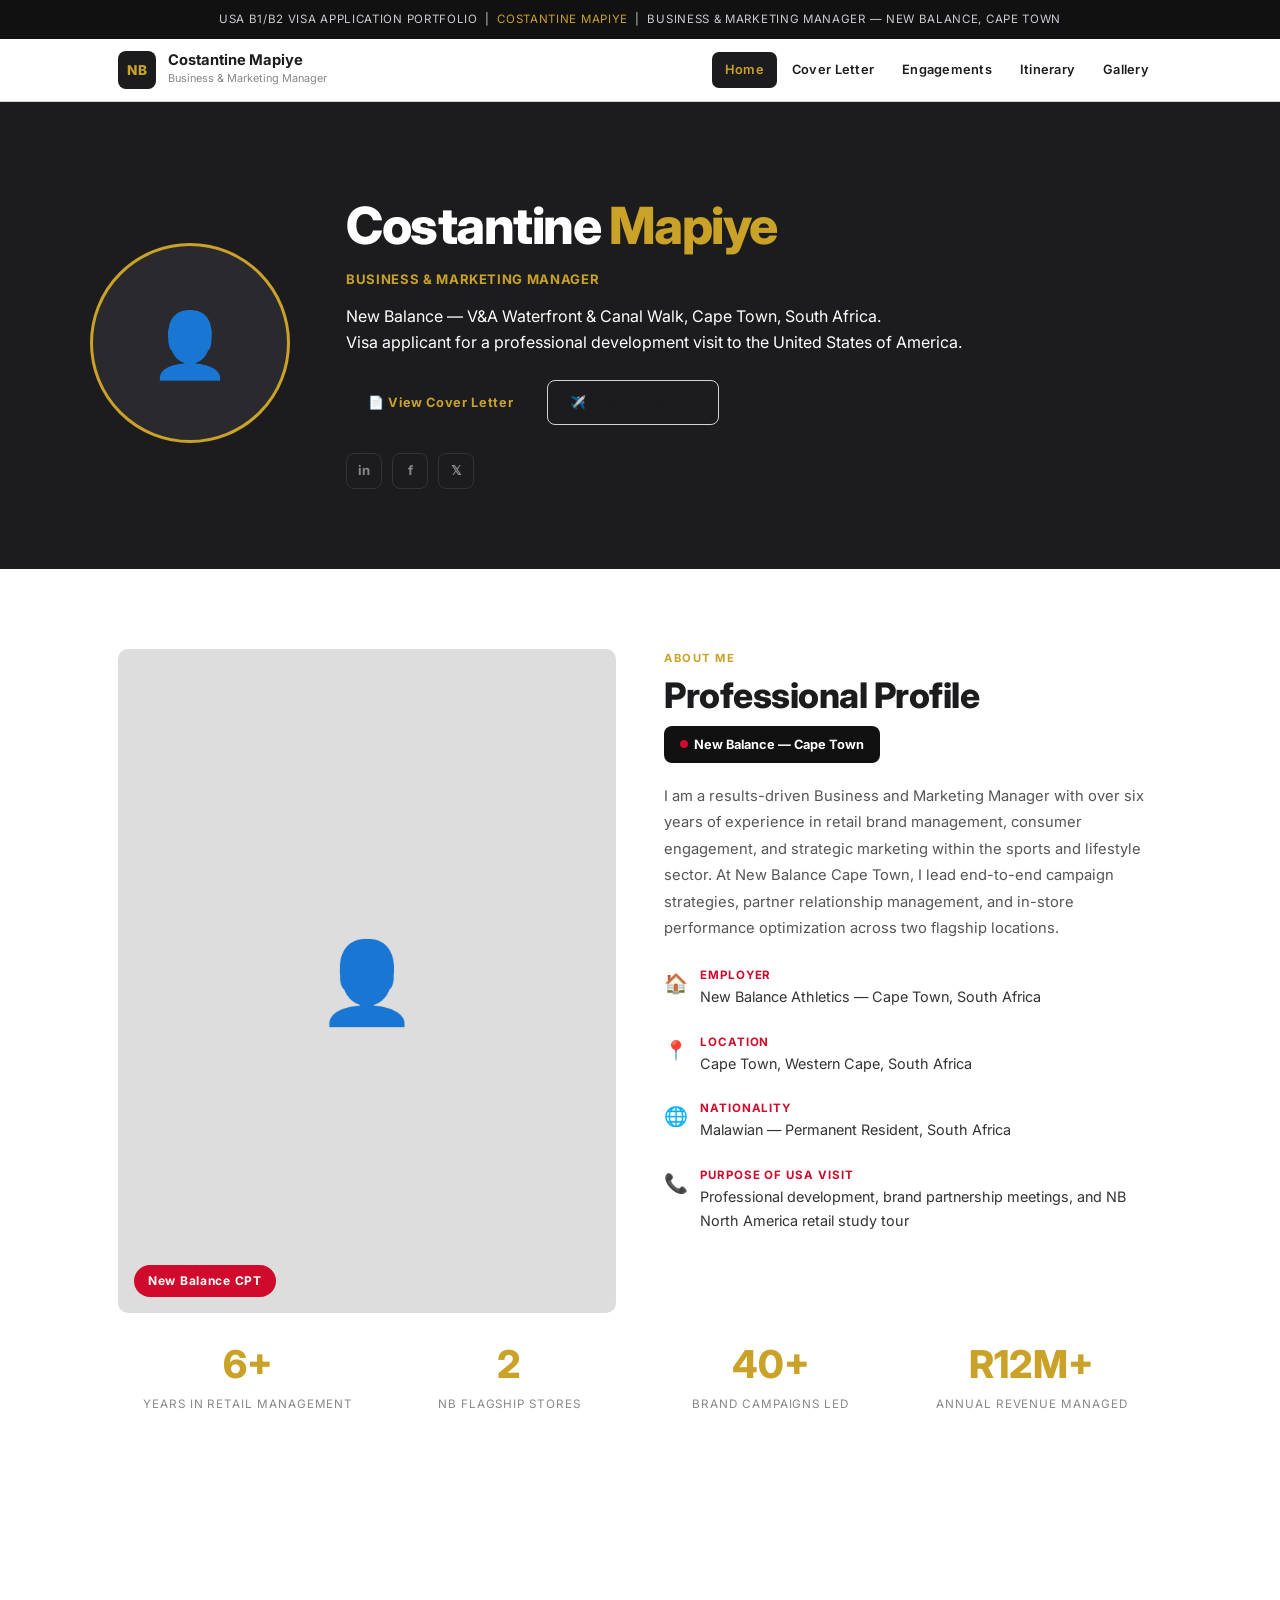
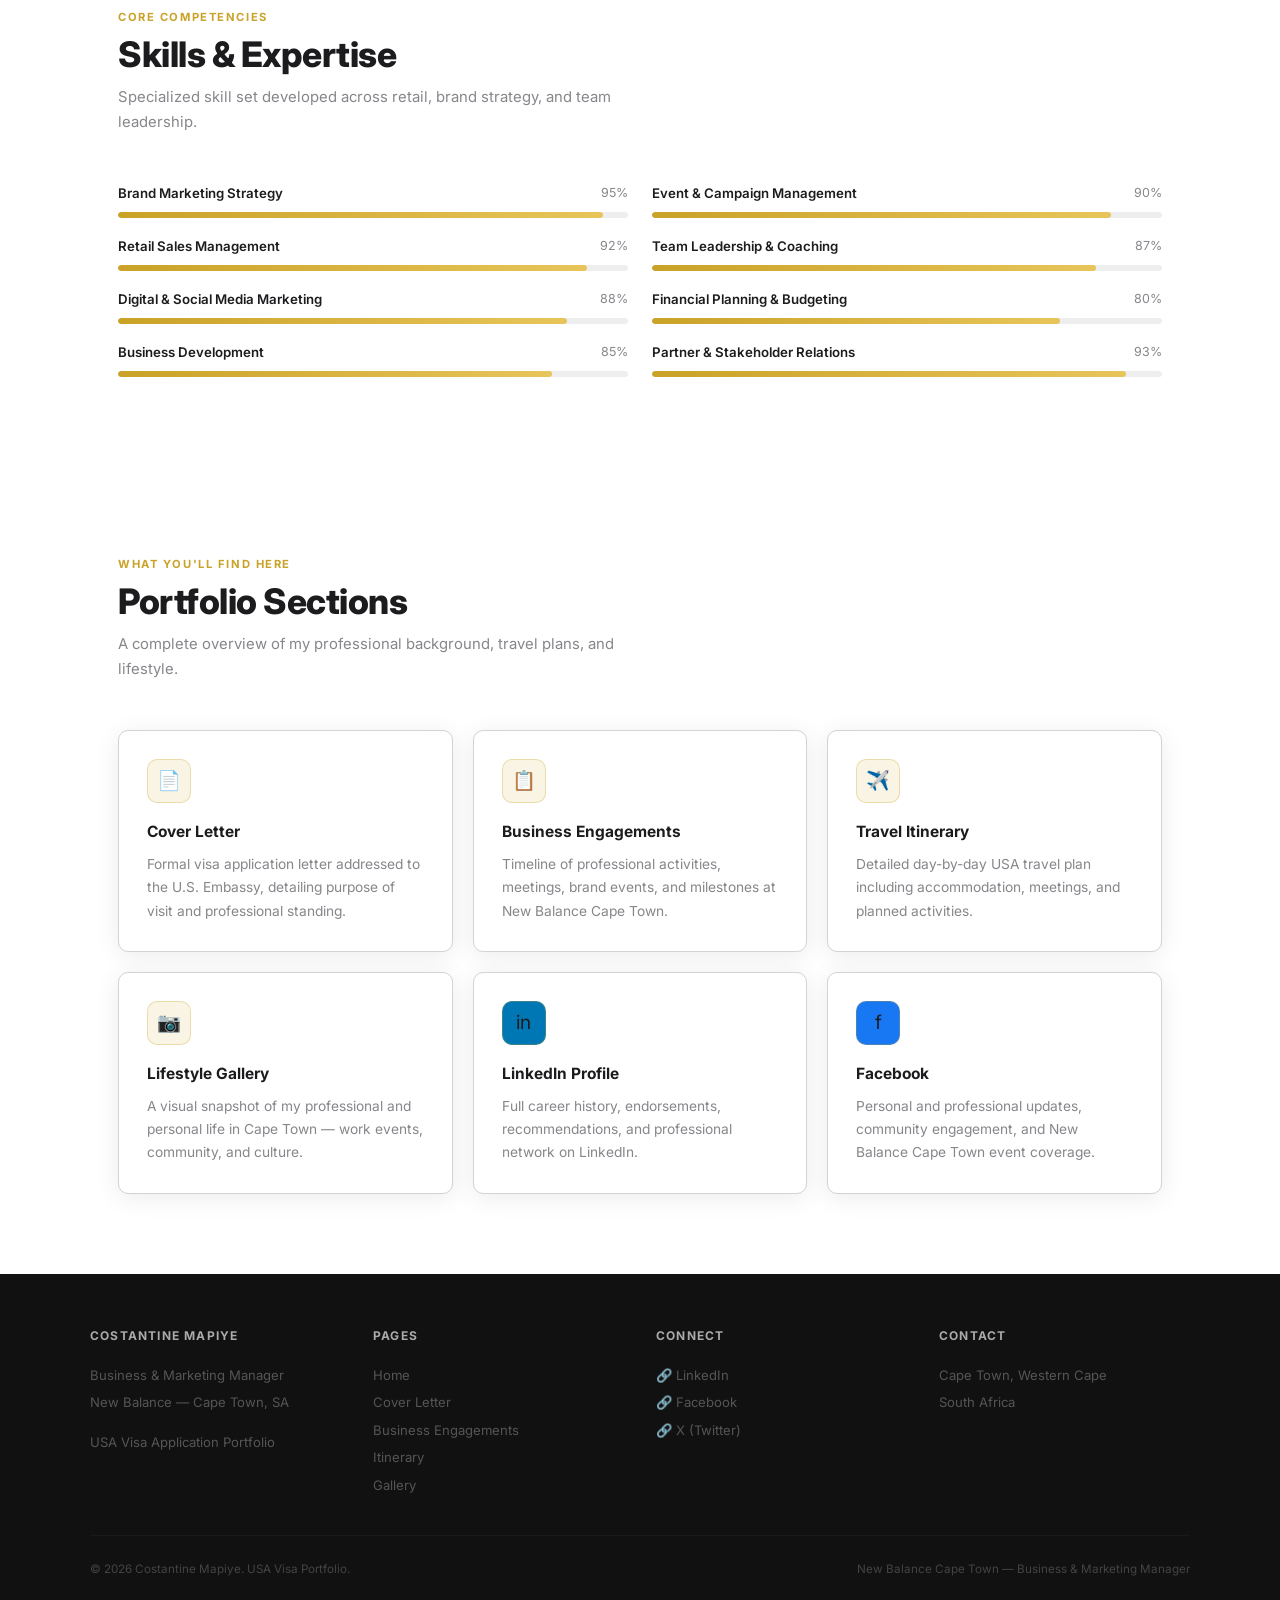
==== index.html @ 447a9e6b "Initial Cloudflare-ready site" ====
<!DOCTYPE html>
<html lang="en">
<head>
  <meta charset="UTF-8" />
  <meta name="viewport" content="width=device-width, initial-scale=1.0" />
  <title>Costantine Mapiye — USA Visa Portfolio</title>
  <link rel="stylesheet" href="style.css" />
  <link rel="preconnect" href="https://fonts.googleapis.com" />
  <link href="https://fonts.googleapis.com/css2?family=Inter:wght@400;600;700;900&display=swap" rel="stylesheet" />
  <style>
    .about-grid { display: grid; grid-template-columns: 1fr 1fr; gap: 48px; align-items: start; }
    .about-photo {
      border-radius: var(--radius);
      overflow: hidden;
      background: #ddd;
      aspect-ratio: 3/4;
      display: flex;
      align-items: center;
      justify-content: center;
      font-size: 5rem;
      color: #aaa;
      position: relative;
    }
    .about-photo img { width: 100%; height: 100%; object-fit: cover; }
    .about-photo .photo-badge {
      position: absolute;
      bottom: 16px; left: 16px;
      background: var(--nb-red);
      color: white;
      font-size: 0.75rem;
      font-weight: 700;
      padding: 6px 14px;
      border-radius: 20px;
      letter-spacing: 0.06em;
    }
    .about-detail { display: flex; flex-direction: column; gap: 24px; }
    .detail-row { display: flex; gap: 12px; align-items: flex-start; }
    .detail-icon { font-size: 1.2rem; margin-top: 2px; flex-shrink: 0; }
    .detail-label { font-size: 0.72rem; font-weight: 700; text-transform: uppercase; letter-spacing: 0.08em; color: var(--nb-red); }
    .detail-val { font-size: 0.9rem; color: #333; }
    .nb-tag {
      display: inline-flex;
      align-items: center;
      gap: 6px;
      background: #111;
      color: white;
      font-size: 0.8rem;
      font-weight: 700;
      padding: 8px 16px;
      border-radius: 8px;
      margin-bottom: 20px;
    }
    .nb-tag .dot { width: 8px; height: 8px; background: var(--nb-red); border-radius: 50%; }
    @media (max-width: 768px) {
      .about-grid { grid-template-columns: 1fr; }
    }
  </style>
</head>
<body>

  <!-- TOPBAR -->
  <div class="topbar">
    USA B1/B2 Visa Application Portfolio &nbsp;|&nbsp; <span>Costantine Mapiye</span> &nbsp;|&nbsp; Business &amp; Marketing Manager — New Balance, Cape Town
  </div>

  <!-- NAV -->
  <nav>
    <div class="nav-inner">
      <a href="index.html" class="nav-brand">
        <div class="nb-logo">NB</div>
        <div>
          <div class="brand-name">Costantine Mapiye</div>
          <div class="brand-sub">Business &amp; Marketing Manager</div>
        </div>
      </a>
      <ul class="nav-links" id="navLinks">
        <li><a href="index.html" class="active">Home</a></li>
        <li><a href="letter.html">Cover Letter</a></li>
        <li><a href="engagements.html">Engagements</a></li>
        <li><a href="itinerary.html">Itinerary</a></li>
        <li><a href="gallery.html">Gallery</a></li>
      </ul>
      <div class="hamburger" id="hamburger" onclick="document.getElementById('navLinks').classList.toggle('open')">
        <span></span><span></span><span></span>
      </div>
    </div>
  </nav>

  <!-- HERO -->
  <section class="hero">
    <div class="hero-inner">
      <div class="hero-avatar">
        <img src="assets/profile.jpg" alt="Costantine Mapiye" onerror="this.style.display='none'" />
        👤
      </div>
      <div class="hero-text">
        <h1>Costantine <span>Mapiye</span></h1>
        <div class="title-badge">Business &amp; Marketing Manager</div>
        <p>New Balance — V&amp;A Waterfront &amp; Canal Walk, Cape Town, South Africa.<br />
        Visa applicant for a professional development visit to the United States of America.</p>
        <div class="hero-cta">
          <a href="letter.html" class="btn btn-primary">&#128196; View Cover Letter</a>
          <a href="itinerary.html" class="btn btn-outline">&#9992;&#65039; Travel Itinerary</a>
        </div>
        <div class="social-strip">
          <a href="https://www.linkedin.com/in/costantine-mapiye" target="_blank" rel="noopener" class="social-link" title="LinkedIn">in</a>
          <a href="https://www.facebook.com/costantine.mapiye" target="_blank" rel="noopener" class="social-link" title="Facebook">f</a>
          <a href="https://x.com/CostantineM" target="_blank" rel="noopener" class="social-link" title="X / Twitter">𝕏</a>
        </div>
      </div>
    </div>
  </section>

  <!-- ABOUT -->
  <section class="page-section">
    <div class="container">
      <div class="about-grid">
        <div class="about-photo">
          <img src="assets/profile.jpg" alt="Costantine Mapiye" onerror="this.style.display='none'" />
          👤
          <div class="photo-badge">New Balance CPT</div>
        </div>
        <div>
          <div class="section-label">About Me</div>
          <h2 class="section-title">Professional Profile</h2>
          <div class="nb-tag"><span class="dot"></span> New Balance — Cape Town</div>
          <p style="color:#555; font-size:0.92rem; margin-bottom:24px; line-height:1.8;">
            I am a results-driven Business and Marketing Manager with over six years of experience in
            retail brand management, consumer engagement, and strategic marketing within the sports and
            lifestyle sector. At New Balance Cape Town, I lead end-to-end campaign strategies, partner
            relationship management, and in-store performance optimization across two flagship locations.
          </p>
          <div class="about-detail">
            <div class="detail-row">
              <div class="detail-icon">&#127968;</div>
              <div>
                <div class="detail-label">Employer</div>
                <div class="detail-val">New Balance Athletics — Cape Town, South Africa</div>
              </div>
            </div>
            <div class="detail-row">
              <div class="detail-icon">&#128205;</div>
              <div>
                <div class="detail-label">Location</div>
                <div class="detail-val">Cape Town, Western Cape, South Africa</div>
              </div>
            </div>
            <div class="detail-row">
              <div class="detail-icon">&#127760;</div>
              <div>
                <div class="detail-label">Nationality</div>
                <div class="detail-val">Malawian — Permanent Resident, South Africa</div>
              </div>
            </div>
            <div class="detail-row">
              <div class="detail-icon">&#128222;</div>
              <div>
                <div class="detail-label">Purpose of USA Visit</div>
                <div class="detail-val">Professional development, brand partnership meetings, and NB North America retail study tour</div>
              </div>
            </div>
          </div>
        </div>
      </div>

      <!-- STATS -->
      <div class="stat-row">
        <div class="stat-item">
          <span class="stat-num">6+</span>
          <span class="stat-label">Years in Retail Management</span>
        </div>
        <div class="stat-item">
          <span class="stat-num">2</span>
          <span class="stat-label">NB Flagship Stores</span>
        </div>
        <div class="stat-item">
          <span class="stat-num">40+</span>
          <span class="stat-label">Brand Campaigns Led</span>
        </div>
        <div class="stat-item">
          <span class="stat-num">R12M+</span>
          <span class="stat-label">Annual Revenue Managed</span>
        </div>
      </div>
    </div>
  </section>

  <!-- SKILLS -->
  <section class="page-section">
    <div class="container">
      <div class="section-label">Core Competencies</div>
      <h2 class="section-title">Skills &amp; Expertise</h2>
      <p class="section-sub">Specialized skill set developed across retail, brand strategy, and team leadership.</p>

      <div class="grid-2">
        <div>
          <div class="skill-item">
            <div class="skill-label">Brand Marketing Strategy <span>95%</span></div>
            <div class="skill-bar"><div class="skill-fill" style="width:95%"></div></div>
          </div>
          <div class="skill-item">
            <div class="skill-label">Retail Sales Management <span>92%</span></div>
            <div class="skill-bar"><div class="skill-fill" style="width:92%"></div></div>
          </div>
          <div class="skill-item">
            <div class="skill-label">Digital &amp; Social Media Marketing <span>88%</span></div>
            <div class="skill-bar"><div class="skill-fill" style="width:88%"></div></div>
          </div>
          <div class="skill-item">
            <div class="skill-label">Business Development <span>85%</span></div>
            <div class="skill-bar"><div class="skill-fill" style="width:85%"></div></div>
          </div>
        </div>
        <div>
          <div class="skill-item">
            <div class="skill-label">Event &amp; Campaign Management <span>90%</span></div>
            <div class="skill-bar"><div class="skill-fill" style="width:90%"></div></div>
          </div>
          <div class="skill-item">
            <div class="skill-label">Team Leadership &amp; Coaching <span>87%</span></div>
            <div class="skill-bar"><div class="skill-fill" style="width:87%"></div></div>
          </div>
          <div class="skill-item">
            <div class="skill-label">Financial Planning &amp; Budgeting <span>80%</span></div>
            <div class="skill-bar"><div class="skill-fill" style="width:80%"></div></div>
          </div>
          <div class="skill-item">
            <div class="skill-label">Partner &amp; Stakeholder Relations <span>93%</span></div>
            <div class="skill-bar"><div class="skill-fill" style="width:93%"></div></div>
          </div>
        </div>
      </div>
    </div>
  </section>

  <!-- HIGHLIGHTS -->
  <section class="page-section">
    <div class="container">
      <div class="section-label">What You'll Find Here</div>
      <h2 class="section-title">Portfolio Sections</h2>
      <p class="section-sub">A complete overview of my professional background, travel plans, and lifestyle.</p>
      <div class="grid-3">
        <a href="letter.html" style="text-decoration:none;">
          <div class="card">
            <div class="card-icon">&#128196;</div>
            <h3>Cover Letter</h3>
            <p>Formal visa application letter addressed to the U.S. Embassy, detailing purpose of visit and professional standing.</p>
          </div>
        </a>
        <a href="engagements.html" style="text-decoration:none;">
          <div class="card">
            <div class="card-icon">&#128203;</div>
            <h3>Business Engagements</h3>
            <p>Timeline of professional activities, meetings, brand events, and milestones at New Balance Cape Town.</p>
          </div>
        </a>
        <a href="itinerary.html" style="text-decoration:none;">
          <div class="card">
            <div class="card-icon">&#9992;&#65039;</div>
            <h3>Travel Itinerary</h3>
            <p>Detailed day-by-day USA travel plan including accommodation, meetings, and planned activities.</p>
          </div>
        </a>
        <a href="gallery.html" style="text-decoration:none;">
          <div class="card">
            <div class="card-icon">&#128247;</div>
            <h3>Lifestyle Gallery</h3>
            <p>A visual snapshot of my professional and personal life in Cape Town — work events, community, and culture.</p>
          </div>
        </a>
        <a href="https://www.linkedin.com/in/costantine-mapiye" target="_blank" rel="noopener" style="text-decoration:none;">
          <div class="card">
            <div class="card-icon" style="background:#0077b5;">in</div>
            <h3>LinkedIn Profile</h3>
            <p>Full career history, endorsements, recommendations, and professional network on LinkedIn.</p>
          </div>
        </a>
        <a href="https://www.facebook.com/costantine.mapiye" target="_blank" rel="noopener" style="text-decoration:none;">
          <div class="card">
            <div class="card-icon" style="background:#1877f2;">f</div>
            <h3>Facebook</h3>
            <p>Personal and professional updates, community engagement, and New Balance Cape Town event coverage.</p>
          </div>
        </a>
      </div>
    </div>
  </section>

  <!-- FOOTER -->
  <footer>
    <div class="footer-inner">
      <div class="footer-col">
        <h4>Costantine Mapiye</h4>
        <p>Business &amp; Marketing Manager</p>
        <p>New Balance — Cape Town, SA</p>
        <p style="margin-top:12px;">USA Visa Application Portfolio</p>
      </div>
      <div class="footer-col">
        <h4>Pages</h4>
        <a href="index.html">Home</a>
        <a href="letter.html">Cover Letter</a>
        <a href="engagements.html">Business Engagements</a>
        <a href="itinerary.html">Itinerary</a>
        <a href="gallery.html">Gallery</a>
      </div>
      <div class="footer-col">
        <h4>Connect</h4>
        <a href="https://www.linkedin.com/in/costantine-mapiye" target="_blank" rel="noopener">&#128279; LinkedIn</a>
        <a href="https://www.facebook.com/costantine.mapiye" target="_blank" rel="noopener">&#128279; Facebook</a>
        <a href="https://x.com/CostantineM" target="_blank" rel="noopener">&#128279; X (Twitter)</a>
      </div>
      <div class="footer-col">
        <h4>Contact</h4>
        <p>Cape Town, Western Cape</p>
        <p>South Africa</p>
      </div>
    </div>
    <div class="footer-bottom">
      <div>&copy; 2026 Costantine Mapiye. <span>USA Visa Portfolio.</span></div>
      <div>New Balance Cape Town — Business &amp; Marketing Manager</div>
    </div>
  </footer>

</body>
</html>
---- style.css ----
/* ============================================================
   COSTANTINE MAPIYE — PROFESSIONAL PORTFOLIO
   ============================================================ */

:root {
  --black:    #111111;
  --charcoal: #1c1c1e;
  --gold:     #c9a227;
  --gold-lt:  #e8c55a;
  --red:      #cf0a2c;
  --white:    #ffffff;
  --offwhite: #f5f5f7;
  --light:    #e8e8ed;
  --mid:      #86868b;
  --border:   #d2d2d7;
  --radius:   10px;
  --shadow:   0 4px 24px rgba(0,0,0,0.08);
  --shadow-md:0 8px 40px rgba(0,0,0,0.13);
  --ease:     0.22s ease;
  --max-w:    1100px;
  --nb-black: var(--charcoal);
  --nb-red:   var(--red);
  --nb-border: var(--border);
  --transition: var(--ease);
}

*, *::before, *::after { box-sizing: border-box; margin: 0; padding: 0; }
html { scroll-behavior: smooth; }

body {
  font-family: -apple-system, 'Inter', 'Segoe UI', Arial, sans-serif;
  background: var(--white);
  color: var(--charcoal);
  line-height: 1.65;
  -webkit-font-smoothing: antialiased;
}

a { color: inherit; }

.topbar {
  background: var(--black);
  color: #c9ccd3;
  padding: 10px 20px;
  text-align: center;
  font-size: 0.72rem;
  letter-spacing: 0.06em;
  text-transform: uppercase;
}
.topbar span { color: var(--gold); }

::-webkit-scrollbar { width: 5px; }
::-webkit-scrollbar-track { background: var(--offwhite); }
::-webkit-scrollbar-thumb { background: var(--gold); border-radius: 3px; }

/* ============================================================
   NAV
   ============================================================ */
nav {
  position: sticky;
  top: 0;
  z-index: 999;
  background: rgba(255,255,255,0.96);
  backdrop-filter: blur(12px);
  -webkit-backdrop-filter: blur(12px);
  border-bottom: 1px solid var(--border);
}

.nav-inner {
  max-width: var(--max-w);
  margin: 0 auto;
  display: flex;
  align-items: center;
  justify-content: space-between;
  padding: 0 28px;
  height: 62px;
}

.nav-brand {
  display: flex;
  align-items: center;
  gap: 12px;
  text-decoration: none;
}

.nav-monogram {
  width: 38px;
  height: 38px;
  background: var(--charcoal);
  color: var(--gold);
  border-radius: 8px;
  display: flex;
  align-items: center;
  justify-content: center;
  font-size: 0.85rem;
  font-weight: 800;
  letter-spacing: 0.5px;
  flex-shrink: 0;
}

.nav-name {
  font-size: 0.92rem;
  font-weight: 700;
  color: var(--charcoal);
  line-height: 1.2;
}
.nav-title {
  font-size: 0.68rem;
  color: var(--mid);
  font-weight: 400;
}

.nb-logo {
  width: 38px;
  height: 38px;
  background: var(--charcoal);
  color: var(--gold);
  border-radius: 8px;
  display: flex;
  align-items: center;
  justify-content: center;
  font-size: 0.85rem;
  font-weight: 800;
  letter-spacing: 0.5px;
  flex-shrink: 0;
}

.brand-name {
  font-size: 0.92rem;
  font-weight: 700;
  color: var(--charcoal);
  line-height: 1.2;
}

.brand-sub {
  font-size: 0.68rem;
  color: var(--mid);
  font-weight: 400;
}

.nav-links {
  display: flex;
  list-style: none;
  gap: 2px;
}
.nav-links a {
  display: block;
  padding: 7px 13px;
  font-size: 0.8rem;
  font-weight: 600;
  text-decoration: none;
  color: var(--charcoal);
  border-radius: 7px;
  letter-spacing: 0.02em;
  transition: background var(--ease), color var(--ease);
}
.nav-links a:hover { background: var(--offwhite); }
.nav-links a.active { background: var(--charcoal); color: var(--gold); }

.hamburger {
  display: none;
  flex-direction: column;
  gap: 5px;
  cursor: pointer;
  padding: 4px;
}
.hamburger span {
  display: block;
  width: 24px;
  height: 2px;
  background: var(--charcoal);
  border-radius: 2px;
  transition: var(--ease);
}

/* ============================================================
   HERO
   ============================================================ */
.hero {
  background: var(--charcoal);
  color: var(--white);
  padding: 96px 28px 80px;
  position: relative;
  overflow: hidden;
}

.hero-noise {
  position: absolute;
  inset: 0;
  background-image: url("data:image/svg+xml,%3Csvg viewBox='0 0 256 256' xmlns='http://www.w3.org/2000/svg'%3E%3Cfilter id='noise'%3E%3CfeTurbulence type='fractalNoise' baseFrequency='0.9' numOctaves='4' stitchTiles='stitch'/%3E%3C/filter%3E%3Crect width='100%25' height='100%25' filter='url(%23noise)' opacity='0.04'/%3E%3C/svg%3E");
  pointer-events: none;
}

.hero-accent {
  position: absolute;
  top: -100px;
  right: -100px;
  width: 500px;
  height: 500px;
  border-radius: 50%;
  background: radial-gradient(circle, rgba(201,162,39,0.12) 0%, transparent 70%);
  pointer-events: none;
}

.hero-inner {
  max-width: var(--max-w);
  margin: 0 auto;
  display: flex;
  align-items: center;
  gap: 56px;
  position: relative;
}

.hero-photo {
  flex-shrink: 0;
  width: 200px;
  height: 200px;
  border-radius: 50%;
  border: 3px solid var(--gold);
  background: #2a2a2e;
  overflow: hidden;
  display: flex;
  align-items: center;
  justify-content: center;
  font-size: 4rem;
}
.hero-photo img {
  width: 100%;
  height: 100%;
  object-fit: cover;
}

.hero-avatar {
  flex-shrink: 0;
  width: 200px;
  height: 200px;
  border-radius: 50%;
  border: 3px solid var(--gold);
  background: #2a2a2e;
  overflow: hidden;
  display: flex;
  align-items: center;
  justify-content: center;
  font-size: 4rem;
  position: relative;
}

.hero-avatar img {
  position: absolute;
  inset: 0;
  width: 100%;
  height: 100%;
  object-fit: cover;
}

.hero-text h1 {
  font-size: clamp(2rem, 5vw, 3.2rem);
  font-weight: 800;
  line-height: 1.08;
  letter-spacing: -1.5px;
}
.hero-text h1 .gold { color: var(--gold); }
.hero-text h1 span { color: var(--gold); }

.hero-role {
  display: inline-flex;
  align-items: center;
  gap: 8px;
  margin: 16px 0 12px;
  font-size: 0.82rem;
  font-weight: 600;
  color: #aaa;
  letter-spacing: 0.05em;
  text-transform: uppercase;
}
.hero-role::before {
  content: '';
  display: block;
  width: 24px;
  height: 2px;
  background: var(--gold);
  border-radius: 1px;
}

.hero-bio {
  max-width: 500px;
  font-size: 1.05rem;
  color: #ccc;
  line-height: 1.75;
}

.title-badge {
  display: inline-flex;
  align-items: center;
  gap: 8px;
  margin: 16px 0 12px;
  font-size: 0.82rem;
  font-weight: 700;
  color: var(--gold);
  letter-spacing: 0.05em;
  text-transform: uppercase;
}

.hero-cta {
  display: flex;
  flex-wrap: wrap;
  gap: 12px;
  margin-top: 24px;
}

.hero-tags {
  display: flex;
  flex-wrap: wrap;
  gap: 8px;
  margin-top: 24px;
}
.hero-tag {
  padding: 5px 12px;
  border: 1px solid #333;
  border-radius: 20px;
  font-size: 0.75rem;
  color: #aaa;
}
.hero-tag.active-tag {
  border-color: var(--gold);
  color: var(--gold);
  background: rgba(201,162,39,0.08);
}

.hero-socials {
  display: flex;
  gap: 10px;
  margin-top: 28px;
}
.hero-social {
  width: 36px;
  height: 36px;
  border-radius: 8px;
  border: 1px solid #333;
  display: flex;
  align-items: center;
  justify-content: center;
  color: #888;
  font-size: 0.82rem;
  font-weight: 700;
  text-decoration: none;
  transition: all var(--ease);
}
.hero-social:hover {
  border-color: var(--gold);
  color: var(--gold);
  background: rgba(201,162,39,0.1);
}

.social-strip {
  display: flex;
  gap: 10px;
  margin-top: 28px;
}

.social-link {
  width: 36px;
  height: 36px;
  border-radius: 8px;
  border: 1px solid #333;
  display: flex;
  align-items: center;
  justify-content: center;
  color: #888;
  font-size: 0.82rem;
  font-weight: 700;
  text-decoration: none;
  transition: all var(--ease);
}

.social-link:hover {
  border-color: var(--gold);
  color: var(--gold);
  background: rgba(201,162,39,0.1);
}

/* ============================================================
   LAYOUT
   ============================================================ */
.container {
  max-width: var(--max-w);
  margin: 0 auto;
  padding: 0 28px;
}

.page-section { padding: 80px 0; }
.page-section.bg-off { background: var(--offwhite); }
.page-section.bg-dark { background: var(--charcoal); color: var(--white); }

.sec-label {
  font-size: 0.7rem;
  font-weight: 700;
  letter-spacing: 0.14em;
  text-transform: uppercase;
  color: var(--gold);
  margin-bottom: 8px;
  display: block;
}
.sec-title {
  font-size: clamp(1.5rem, 3.5vw, 2.2rem);
  font-weight: 800;
  letter-spacing: -0.5px;
  margin-bottom: 10px;
  line-height: 1.15;
}
.sec-sub {
  color: var(--mid);
  max-width: 520px;
  font-size: 0.93rem;
  margin-bottom: 48px;
  line-height: 1.7;
}
.bg-dark .sec-sub { color: #888; }

.section-label {
  font-size: 0.7rem;
  font-weight: 700;
  letter-spacing: 0.14em;
  text-transform: uppercase;
  color: var(--gold);
  margin-bottom: 8px;
  display: block;
}

.section-title {
  font-size: clamp(1.5rem, 3.5vw, 2.2rem);
  font-weight: 800;
  letter-spacing: -0.5px;
  margin-bottom: 10px;
  line-height: 1.15;
}

.section-sub {
  color: var(--mid);
  max-width: 520px;
  font-size: 0.93rem;
  margin-bottom: 48px;
  line-height: 1.7;
}

/* ============================================================
   GRID
   ============================================================ */
.grid-3 { display: grid; grid-template-columns: repeat(auto-fit, minmax(290px, 1fr)); gap: 20px; }
.grid-2 { display: grid; grid-template-columns: repeat(auto-fit, minmax(360px, 1fr)); gap: 24px; }

.card {
  background: var(--white);
  border: 1px solid var(--border);
  border-radius: var(--radius);
  padding: 28px;
  box-shadow: var(--shadow);
  transition: transform var(--ease), box-shadow var(--ease);
}
.card:hover { transform: translateY(-3px); box-shadow: var(--shadow-md); }

.bg-dark .card {
  background: rgba(255,255,255,0.04);
  border-color: rgba(255,255,255,0.08);
}

.card-icon {
  width: 44px;
  height: 44px;
  border-radius: 10px;
  background: rgba(201,162,39,0.12);
  border: 1px solid rgba(201,162,39,0.3);
  display: flex;
  align-items: center;
  justify-content: center;
  font-size: 1.2rem;
  margin-bottom: 16px;
}
.card h3 {
  font-size: 0.97rem;
  font-weight: 700;
  margin-bottom: 8px;
  color: var(--charcoal);
}
.card p { font-size: 0.86rem; color: var(--mid); line-height: 1.7; }
.bg-dark .card h3 { color: var(--white); }
.bg-dark .card p { color: #888; }

/* ============================================================
   STAT BAR
   ============================================================ */
.stat-row {
  display: flex;
  flex-wrap: wrap;
}
.stat-item {
  flex: 1;
  min-width: 130px;
  padding: 32px 24px;
  border-right: 1px solid rgba(255,255,255,0.06);
  text-align: center;
}
.stat-item:last-child { border-right: none; }
.stat-num {
  display: block;
  font-size: 2.4rem;
  font-weight: 800;
  color: var(--gold);
  line-height: 1;
  margin-bottom: 6px;
}
.stat-label {
  font-size: 0.73rem;
  color: #888;
  text-transform: uppercase;
  letter-spacing: 0.08em;
}

/* ============================================================
   TIMELINE
   ============================================================ */
.timeline { position: relative; padding-left: 32px; }
.timeline::before {
  content: '';
  position: absolute;
  left: 4px; top: 8px; bottom: 8px;
  width: 2px;
  background: linear-gradient(to bottom, var(--gold), rgba(201,162,39,0.1));
  border-radius: 2px;
}
.tl-item { position: relative; margin-bottom: 44px; }
.tl-dot {
  position: absolute;
  left: -35px; top: 5px;
  width: 12px; height: 12px;
  border-radius: 50%;
  background: var(--gold);
  border: 3px solid var(--white);
  box-shadow: 0 0 0 2px var(--gold);
}
.tl-date {
  font-size: 0.7rem;
  font-weight: 700;
  letter-spacing: 0.1em;
  text-transform: uppercase;
  color: var(--gold);
  margin-bottom: 4px;
}
.tl-role { font-size: 1rem; font-weight: 700; color: var(--charcoal); margin-bottom: 4px; }
.tl-title { font-size: 1rem; font-weight: 700; color: var(--charcoal); margin-bottom: 8px; }
.tl-company { font-size: 0.82rem; color: var(--mid); margin-bottom: 10px; font-weight: 500; }
.tl-body { font-size: 0.87rem; color: #555; line-height: 1.75; }
.tl-body li { margin-left: 16px; margin-bottom: 4px; }

/* ============================================================
   SKILLS
   ============================================================ */
.skill-item { margin-bottom: 18px; }
.skill-top { display: flex; justify-content: space-between; font-size: 0.83rem; font-weight: 600; margin-bottom: 7px; }
.skill-top span { color: var(--mid); font-weight: 400; font-size: 0.78rem; }
.skill-label { display: flex; justify-content: space-between; gap: 16px; font-size: 0.83rem; font-weight: 600; margin-bottom: 7px; }
.skill-label span { color: var(--mid); font-weight: 400; font-size: 0.78rem; white-space: nowrap; }
.skill-bar { height: 6px; background: #eee; border-radius: 3px; overflow: hidden; }
.skill-fill { height: 100%; background: linear-gradient(to right, var(--gold), var(--gold-lt)); border-radius: 3px; transition: width 1s ease; }

/* ============================================================
   PAGE HEADER (inner pages)
   ============================================================ */
.page-header {
  background: var(--charcoal);
  color: var(--white);
  padding: 64px 28px 56px;
}
.page-header-inner { max-width: var(--max-w); margin: 0 auto; }
.page-header h1 {
  font-size: clamp(1.8rem, 4vw, 2.6rem);
  font-weight: 800;
  letter-spacing: -1px;
  margin-bottom: 8px;
}
.page-header p { color: #888; font-size: 0.92rem; }
.breadcrumb {
  font-size: 0.72rem;
  color: #666;
  margin-bottom: 16px;
  letter-spacing: 0.05em;
}
.breadcrumb a { color: var(--gold); text-decoration: none; }
.breadcrumb span { margin: 0 6px; }

/* ============================================================
   ITINERARY TABLE
   ============================================================ */
.itin-wrap { overflow-x: auto; border-radius: var(--radius); border: 1px solid var(--border); box-shadow: var(--shadow); }
.itin-table { width: 100%; border-collapse: collapse; min-width: 640px; }
.itin-table th {
  background: var(--charcoal);
  color: var(--gold);
  font-size: 0.7rem;
  letter-spacing: 0.12em;
  text-transform: uppercase;
  padding: 14px 18px;
  text-align: left;
  font-weight: 700;
}
.itin-table td { padding: 14px 18px; font-size: 0.86rem; border-bottom: 1px solid var(--border); color: #333; vertical-align: top; line-height: 1.6; }
.itin-table tr:last-child td { border-bottom: none; }
.itin-table tr:hover td { background: #fafaf8; }
.itin-table td:first-child { font-weight: 700; color: var(--charcoal); white-space: nowrap; }
.itin-table td:nth-child(2) { color: var(--mid); white-space: nowrap; font-size: 0.8rem; }

.badge {
  display: inline-block;
  padding: 2px 9px;
  border-radius: 12px;
  font-size: 0.67rem;
  font-weight: 700;
  letter-spacing: 0.05em;
  text-transform: uppercase;
}
.badge-gold { background: rgba(201,162,39,0.12); color: #a07d10; }
.badge-green { background: #e6f7ee; color: #1a8a45; }
.badge-blue  { background: #e6eeff; color: #1a4ab0; }
.badge-gray  { background: #f0f0f0; color: #666; }

/* ============================================================
   GALLERY
   ============================================================ */
.gallery-grid {
  display: grid;
  grid-template-columns: repeat(auto-fill, minmax(240px, 1fr));
  gap: 14px;
}
.gallery-item {
  border-radius: var(--radius);
  overflow: hidden;
  aspect-ratio: 4/3;
  position: relative;
  cursor: pointer;
}
.gallery-item img { width: 100%; height: 100%; object-fit: cover; transition: transform 0.4s ease; display: block; }
.gallery-item:hover img { transform: scale(1.05); }

.gallery-placeholder {
  width: 100%;
  height: 100%;
  position: relative;
  overflow: hidden;
}

.gallery-placeholder img {
  position: absolute;
  inset: 0;
  width: 100%;
  height: 100%;
  object-fit: cover;
}

.gallery-placeholder.has-image .ph-icon,
.gallery-placeholder.has-image .ph-label,
.gallery-placeholder.has-image .ph-sub {
  display: none;
}

.gallery-ph {
  width: 100%;
  height: 100%;
  display: flex;
  flex-direction: column;
  align-items: center;
  justify-content: center;
  gap: 8px;
  font-size: 2.4rem;
  color: rgba(255,255,255,0.6);
}
.gallery-ph small { font-size: 0.68rem; color: rgba(255,255,255,0.45); font-family: sans-serif; letter-spacing: 0.06em; text-transform: uppercase; }

.gallery-overlay {
  position: absolute;
  inset: 0;
  background: linear-gradient(to top, rgba(0,0,0,0.72) 0%, transparent 55%);
  opacity: 0;
  transition: opacity var(--ease);
  display: flex;
  align-items: flex-end;
  padding: 14px;
}
.gallery-item:hover .gallery-overlay { opacity: 1; }
.gallery-caption { color: white; font-size: 0.78rem; font-weight: 600; }

.filter-bar { display: flex; flex-wrap: wrap; gap: 8px; margin-bottom: 28px; }
.filter-btn {
  padding: 7px 16px;
  border: 1.5px solid var(--border);
  border-radius: 20px;
  font-size: 0.75rem;
  font-weight: 600;
  letter-spacing: 0.04em;
  background: white;
  color: #555;
  cursor: pointer;
  transition: all var(--ease);
}
.filter-btn:hover, .filter-btn.active {
  background: var(--charcoal);
  border-color: var(--charcoal);
  color: var(--gold);
}

.lightbox {
  position: fixed;
  inset: 0;
  background: rgba(0,0,0,0.88);
  display: none;
  align-items: center;
  justify-content: center;
  padding: 24px;
  z-index: 2000;
}

.lightbox.open { display: flex; }

.lightbox img {
  max-width: min(100%, 1100px);
  max-height: 90vh;
  border-radius: var(--radius);
  box-shadow: var(--shadow-md);
}

.lightbox-close {
  position: absolute;
  top: 18px;
  right: 24px;
  color: white;
  font-size: 2.5rem;
  line-height: 1;
  cursor: pointer;
}

/* ============================================================
   LETTER (printable)
   ============================================================ */
.letter-wrap {
  max-width: 780px;
  margin: 0 auto;
  background: white;
  border: 1px solid var(--border);
  border-radius: var(--radius);
  box-shadow: var(--shadow-md);
  padding: 60px 68px;
  font-family: 'Georgia', 'Times New Roman', serif;
}
.letter-logo {
  font-size: 1.1rem;
  font-weight: 700;
  font-family: sans-serif;
  letter-spacing: 1px;
  color: var(--charcoal);
  text-transform: uppercase;
}
.letter-address {
  font-size: 0.82rem;
  color: #666;
  font-family: sans-serif;
  line-height: 1.7;
  margin-bottom: 32px;
}
.letter-date {
  font-size: 0.88rem;
  margin-bottom: 24px;
  color: #444;
}
.letter-to {
  font-size: 0.88rem;
  color: #333;
  margin-bottom: 28px;
  line-height: 1.65;
}
.letter-subject {
  font-size: 0.9rem;
  font-weight: 700;
  margin-bottom: 28px;
  color: var(--charcoal);
  font-family: sans-serif;
}
.letter-body p { margin-bottom: 18px; font-size: 0.91rem; color: #2a2a2a; line-height: 1.9; }
.letter-sig { margin-top: 44px; }
.sig-line { font-style: italic; font-size: 1.4rem; color: #333; margin-bottom: 4px; }
.sig-name { font-weight: 700; font-family: sans-serif; font-size: 0.92rem; }
.sig-title { font-size: 0.8rem; color: var(--mid); font-family: sans-serif; margin-top: 2px; }
.ltr-company { font-size: 1.1rem; font-weight: 700; font-family: sans-serif; letter-spacing: 1px; color: var(--charcoal); text-transform: uppercase; }
.ltr-co-title { font-size: 0.78rem; color: var(--mid); font-family: sans-serif; margin-bottom: 4px; }
.ltr-address { font-size: 0.82rem; color: #666; font-family: sans-serif; line-height: 1.7; margin-bottom: 32px; }
.ltr-date { font-size: 0.88rem; margin-bottom: 24px; color: #444; }
.ltr-to { font-size: 0.88rem; color: #333; margin-bottom: 28px; line-height: 1.65; }
.ltr-re { font-size: 0.9rem; font-weight: 700; margin-bottom: 28px; color: var(--charcoal); font-family: sans-serif; }
.ltr-body p { margin-bottom: 18px; font-size: 0.91rem; color: #2a2a2a; line-height: 1.9; }
.ltr-body ul { padding-left: 22px; margin-bottom: 18px; }
.ltr-body ul li { font-size: 0.91rem; color: #2a2a2a; line-height: 1.85; margin-bottom: 6px; }
.ltr-sign { margin-top: 44px; }
.ltr-sign .cursive { font-style: italic; font-size: 1.4rem; color: #333; margin-bottom: 4px; }
.ltr-sign .name { font-weight: 700; font-family: sans-serif; font-size: 0.92rem; }
.ltr-sign .title { font-size: 0.8rem; color: var(--mid); font-family: sans-serif; margin-top: 2px; }
.ltr-divider { border: none; border-top: 1px solid var(--border); margin: 28px 0; }

/* ============================================================
   CONTACT / SOCIAL CARDS
   ============================================================ */
.social-cards { display: flex; flex-wrap: wrap; gap: 16px; }
.social-card {
  display: flex;
  align-items: center;
  gap: 16px;
  padding: 20px 28px;
  background: var(--white);
  border: 1px solid var(--border);
  border-radius: var(--radius);
  text-decoration: none;
  transition: all var(--ease);
  flex: 1;
  min-width: 200px;
  box-shadow: var(--shadow);
}
.social-card:hover { transform: translateY(-3px); box-shadow: var(--shadow-md); border-color: var(--gold); }
.sc-icon { font-size: 1.6rem; font-weight: 800; width: 44px; height: 44px; display: flex; align-items: center; justify-content: center; border-radius: 10px; flex-shrink: 0; }
.sc-linkedin .sc-icon { background: #0077b5; color: white; }
.sc-facebook .sc-icon { background: #1877f2; color: white; }
.sc-x .sc-icon { background: #111; color: white; }
.sc-name { font-size: 0.88rem; font-weight: 700; color: var(--charcoal); }
.sc-handle { font-size: 0.75rem; color: var(--mid); margin-top: 2px; }

/* ============================================================
   BUTTONS
   ============================================================ */
.btn {
  display: inline-flex;
  align-items: center;
  gap: 7px;
  padding: 11px 22px;
  border-radius: 8px;
  font-size: 0.8rem;
  font-weight: 700;
  letter-spacing: 0.05em;
  text-decoration: none;
  border: none;
  cursor: pointer;
  transition: all var(--ease);
}
.btn-gold { background: var(--gold); color: var(--charcoal); }
.btn-gold:hover { background: var(--gold-lt); }
.btn-dark { background: var(--charcoal); color: var(--gold); }
.btn-dark:hover { background: #333; }
.btn-primary { background: var(--charcoal); color: var(--gold); }
.btn-primary:hover { background: #333; }
.btn-outline { border: 1.5px solid var(--border); color: var(--charcoal); background: transparent; }
.btn-outline:hover { border-color: var(--charcoal); }

/* ============================================================
   PROFILE DETAIL LIST
   ============================================================ */
.detail-list { list-style: none; display: flex; flex-direction: column; gap: 16px; }
.detail-list li { display: flex; gap: 14px; align-items: flex-start; }
.dl-icon { font-size: 1.1rem; margin-top: 1px; flex-shrink: 0; width: 24px; text-align: center; }
.dl-label { font-size: 0.68rem; font-weight: 700; letter-spacing: 0.08em; text-transform: uppercase; color: var(--gold); margin-bottom: 1px; }
.dl-val { font-size: 0.88rem; color: #444; }

/* ============================================================
   FOOTER
   ============================================================ */
footer {
  background: var(--black);
  color: #666;
  padding: 52px 28px 28px;
}
.footer-inner {
  max-width: var(--max-w);
  margin: 0 auto;
  display: grid;
  grid-template-columns: repeat(auto-fit, minmax(180px, 1fr));
  gap: 32px;
  padding-bottom: 36px;
  border-bottom: 1px solid #1a1a1a;
}
.footer-col h4 { color: #aaa; font-size: 0.75rem; font-weight: 700; letter-spacing: 0.1em; text-transform: uppercase; margin-bottom: 16px; }
.footer-col p,
.footer-col a { font-size: 0.82rem; color: #555; text-decoration: none; line-height: 2.1; display: block; transition: color var(--ease); }
.footer-col a:hover { color: var(--gold); }
.footer-bottom {
  max-width: var(--max-w);
  margin: 24px auto 0;
  display: flex;
  justify-content: space-between;
  align-items: center;
  flex-wrap: wrap;
  gap: 12px;
  font-size: 0.73rem;
  color: #444;
}
.footer-monogram {
  width: 32px;
  height: 32px;
  background: #1a1a1a;
  border: 1px solid #2a2a2a;
  border-radius: 7px;
  display: flex;
  align-items: center;
  justify-content: center;
  font-size: 0.72rem;
  font-weight: 800;
  color: var(--gold);
  letter-spacing: 0.5px;
}

/* ============================================================
   PRINT
   ============================================================ */
@media print {
  nav, footer, .print-bar, .page-header { display: none !important; }
  body { background: white; }
  .letter-wrap { box-shadow: none; border: none; padding: 0; }
}

/* ============================================================
   RESPONSIVE
   ============================================================ */
@media (max-width: 768px) {
  .hero-inner { flex-direction: column; text-align: center; gap: 32px; }
  .hero-photo { width: 140px; height: 140px; }
  .hero-avatar { width: 140px; height: 140px; }
  .hero-socials { justify-content: center; }
  .social-strip { justify-content: center; }
  .hero-tags { justify-content: center; }
  .hero-role { justify-content: center; }
  .hero-cta { justify-content: center; }
  .nav-links { display: none; flex-direction: column; position: absolute; top: 62px; left: 0; right: 0; background: white; border-bottom: 1px solid var(--border); padding: 12px 16px; gap: 4px; }
  .nav-links.open { display: flex; }
  .hamburger { display: flex; }
  .letter-wrap { padding: 32px 24px; }
  .stat-row { flex-direction: column; }
  .stat-item { border-right: none; border-bottom: 1px solid rgba(255,255,255,0.06); }
}
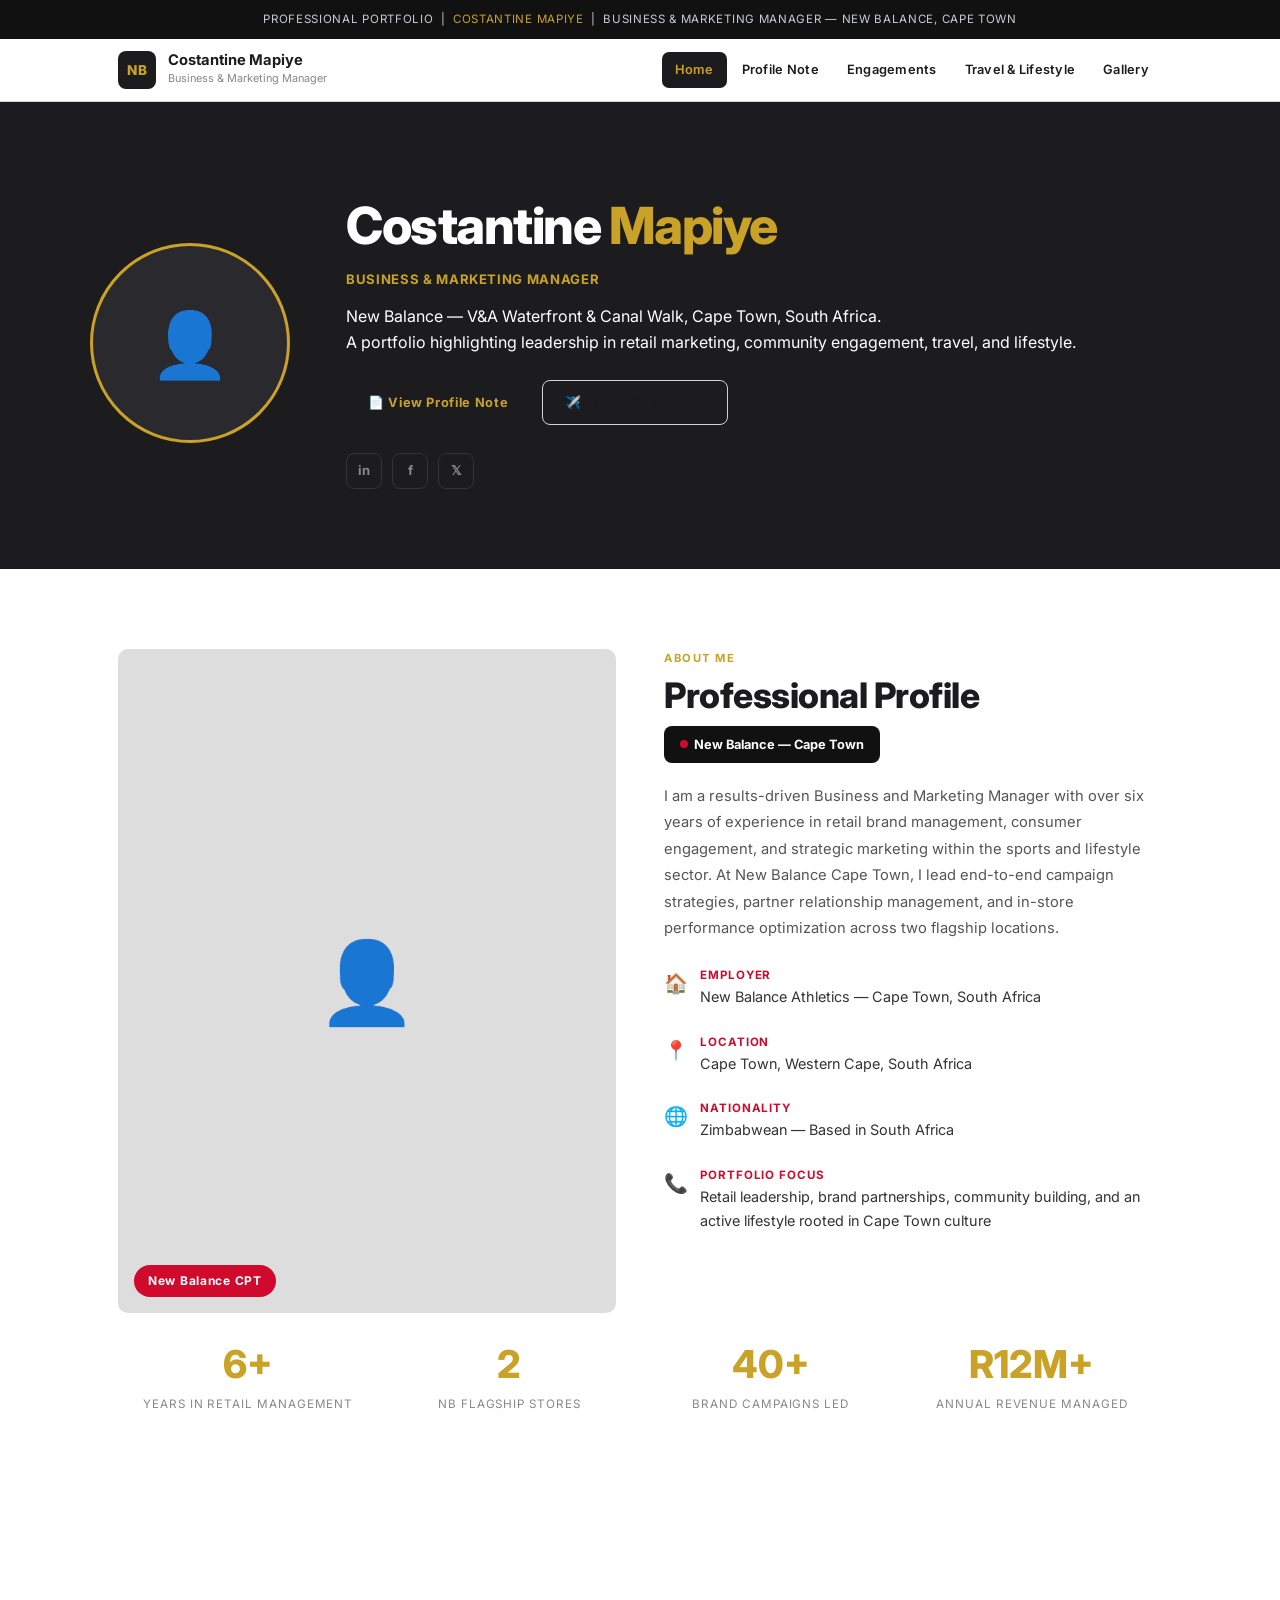
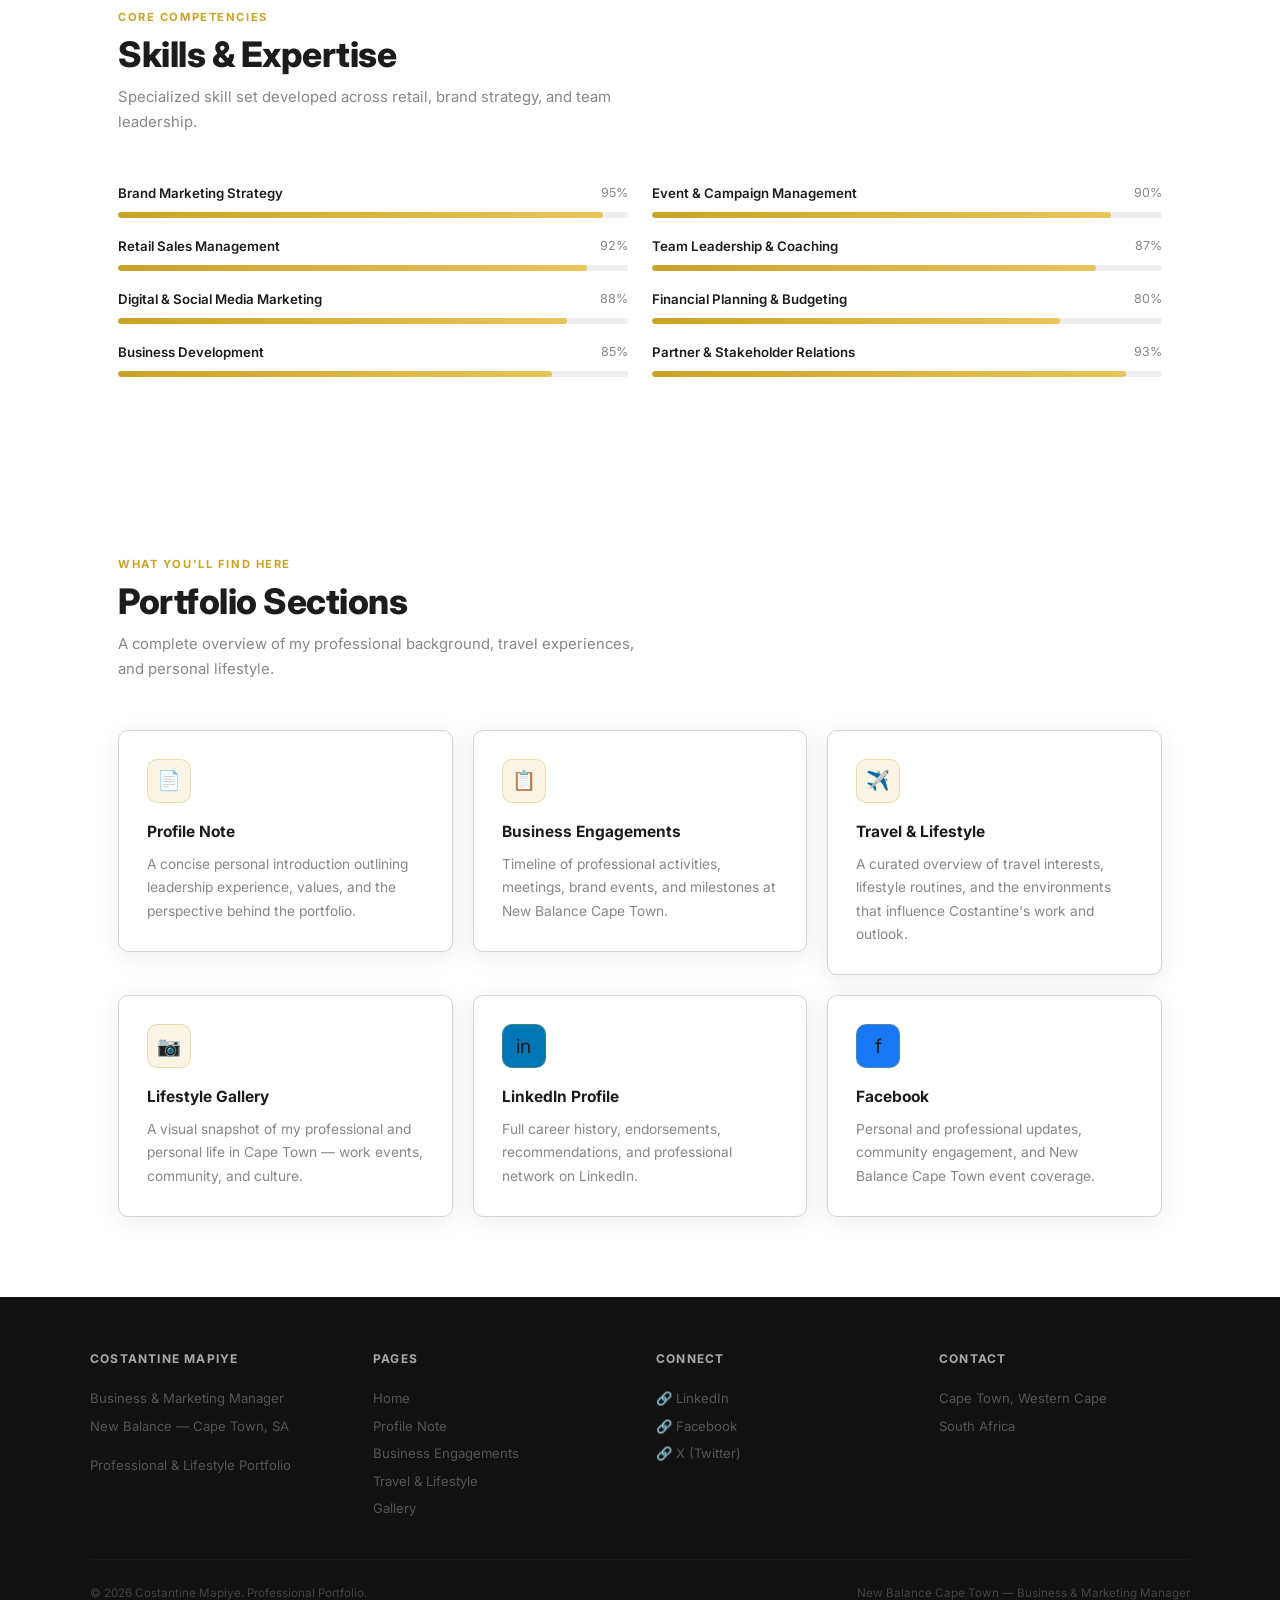
==== commit 2dc07e79: "Reframe site as professional portfolio" ====
--- a/index.html
+++ b/index.html
@@ -3,7 +3,7 @@
 <head>
   <meta charset="UTF-8" />
   <meta name="viewport" content="width=device-width, initial-scale=1.0" />
-  <title>Costantine Mapiye — USA Visa Portfolio</title>
+  <title>Costantine Mapiye — Professional Portfolio</title>
   <link rel="stylesheet" href="style.css" />
   <link rel="preconnect" href="https://fonts.googleapis.com" />
   <link href="https://fonts.googleapis.com/css2?family=Inter:wght@400;600;700;900&display=swap" rel="stylesheet" />
@@ -60,7 +60,7 @@
 
   <!-- TOPBAR -->
   <div class="topbar">
-    USA B1/B2 Visa Application Portfolio &nbsp;|&nbsp; <span>Costantine Mapiye</span> &nbsp;|&nbsp; Business &amp; Marketing Manager — New Balance, Cape Town
+    Professional Portfolio &nbsp;|&nbsp; <span>Costantine Mapiye</span> &nbsp;|&nbsp; Business &amp; Marketing Manager — New Balance, Cape Town
   </div>
 
   <!-- NAV -->
@@ -75,9 +75,9 @@
       </a>
       <ul class="nav-links" id="navLinks">
         <li><a href="index.html" class="active">Home</a></li>
-        <li><a href="letter.html">Cover Letter</a></li>
+        <li><a href="letter.html">Profile Note</a></li>
         <li><a href="engagements.html">Engagements</a></li>
-        <li><a href="itinerary.html">Itinerary</a></li>
+        <li><a href="itinerary.html">Travel &amp; Lifestyle</a></li>
         <li><a href="gallery.html">Gallery</a></li>
       </ul>
       <div class="hamburger" id="hamburger" onclick="document.getElementById('navLinks').classList.toggle('open')">
@@ -97,10 +97,10 @@
         <h1>Costantine <span>Mapiye</span></h1>
         <div class="title-badge">Business &amp; Marketing Manager</div>
         <p>New Balance — V&amp;A Waterfront &amp; Canal Walk, Cape Town, South Africa.<br />
-        Visa applicant for a professional development visit to the United States of America.</p>
+        A portfolio highlighting leadership in retail marketing, community engagement, travel, and lifestyle.</p>
         <div class="hero-cta">
-          <a href="letter.html" class="btn btn-primary">&#128196; View Cover Letter</a>
-          <a href="itinerary.html" class="btn btn-outline">&#9992;&#65039; Travel Itinerary</a>
+          <a href="letter.html" class="btn btn-primary">&#128196; View Profile Note</a>
+          <a href="itinerary.html" class="btn btn-outline">&#9992;&#65039; Travel &amp; Lifestyle</a>
         </div>
         <div class="social-strip">
           <a href="https://www.linkedin.com/in/costantine-mapiye" target="_blank" rel="noopener" class="social-link" title="LinkedIn">in</a>
@@ -149,14 +149,14 @@
               <div class="detail-icon">&#127760;</div>
               <div>
                 <div class="detail-label">Nationality</div>
-                <div class="detail-val">Malawian — Permanent Resident, South Africa</div>
+                <div class="detail-val">Zimbabwean — Based in South Africa</div>
               </div>
             </div>
             <div class="detail-row">
               <div class="detail-icon">&#128222;</div>
               <div>
-                <div class="detail-label">Purpose of USA Visit</div>
-                <div class="detail-val">Professional development, brand partnership meetings, and NB North America retail study tour</div>
+                <div class="detail-label">Portfolio Focus</div>
+                <div class="detail-val">Retail leadership, brand partnerships, community building, and an active lifestyle rooted in Cape Town culture</div>
               </div>
             </div>
           </div>
@@ -238,13 +238,13 @@
     <div class="container">
       <div class="section-label">What You'll Find Here</div>
       <h2 class="section-title">Portfolio Sections</h2>
-      <p class="section-sub">A complete overview of my professional background, travel plans, and lifestyle.</p>
+      <p class="section-sub">A complete overview of my professional background, travel experiences, and personal lifestyle.</p>
       <div class="grid-3">
         <a href="letter.html" style="text-decoration:none;">
           <div class="card">
             <div class="card-icon">&#128196;</div>
-            <h3>Cover Letter</h3>
-            <p>Formal visa application letter addressed to the U.S. Embassy, detailing purpose of visit and professional standing.</p>
+            <h3>Profile Note</h3>
+            <p>A concise personal introduction outlining leadership experience, values, and the perspective behind the portfolio.</p>
           </div>
         </a>
         <a href="engagements.html" style="text-decoration:none;">
@@ -257,8 +257,8 @@
         <a href="itinerary.html" style="text-decoration:none;">
           <div class="card">
             <div class="card-icon">&#9992;&#65039;</div>
-            <h3>Travel Itinerary</h3>
-            <p>Detailed day-by-day USA travel plan including accommodation, meetings, and planned activities.</p>
+            <h3>Travel &amp; Lifestyle</h3>
+            <p>A curated overview of travel interests, lifestyle routines, and the environments that influence Costantine's work and outlook.</p>
           </div>
         </a>
         <a href="gallery.html" style="text-decoration:none;">
@@ -293,14 +293,14 @@
         <h4>Costantine Mapiye</h4>
         <p>Business &amp; Marketing Manager</p>
         <p>New Balance — Cape Town, SA</p>
-        <p style="margin-top:12px;">USA Visa Application Portfolio</p>
+        <p style="margin-top:12px;">Professional &amp; Lifestyle Portfolio</p>
       </div>
       <div class="footer-col">
         <h4>Pages</h4>
         <a href="index.html">Home</a>
-        <a href="letter.html">Cover Letter</a>
+        <a href="letter.html">Profile Note</a>
         <a href="engagements.html">Business Engagements</a>
-        <a href="itinerary.html">Itinerary</a>
+        <a href="itinerary.html">Travel &amp; Lifestyle</a>
         <a href="gallery.html">Gallery</a>
       </div>
       <div class="footer-col">
@@ -316,7 +316,7 @@
       </div>
     </div>
     <div class="footer-bottom">
-      <div>&copy; 2026 Costantine Mapiye. <span>USA Visa Portfolio.</span></div>
+      <div>&copy; 2026 Costantine Mapiye. <span>Professional Portfolio.</span></div>
       <div>New Balance Cape Town — Business &amp; Marketing Manager</div>
     </div>
   </footer>
